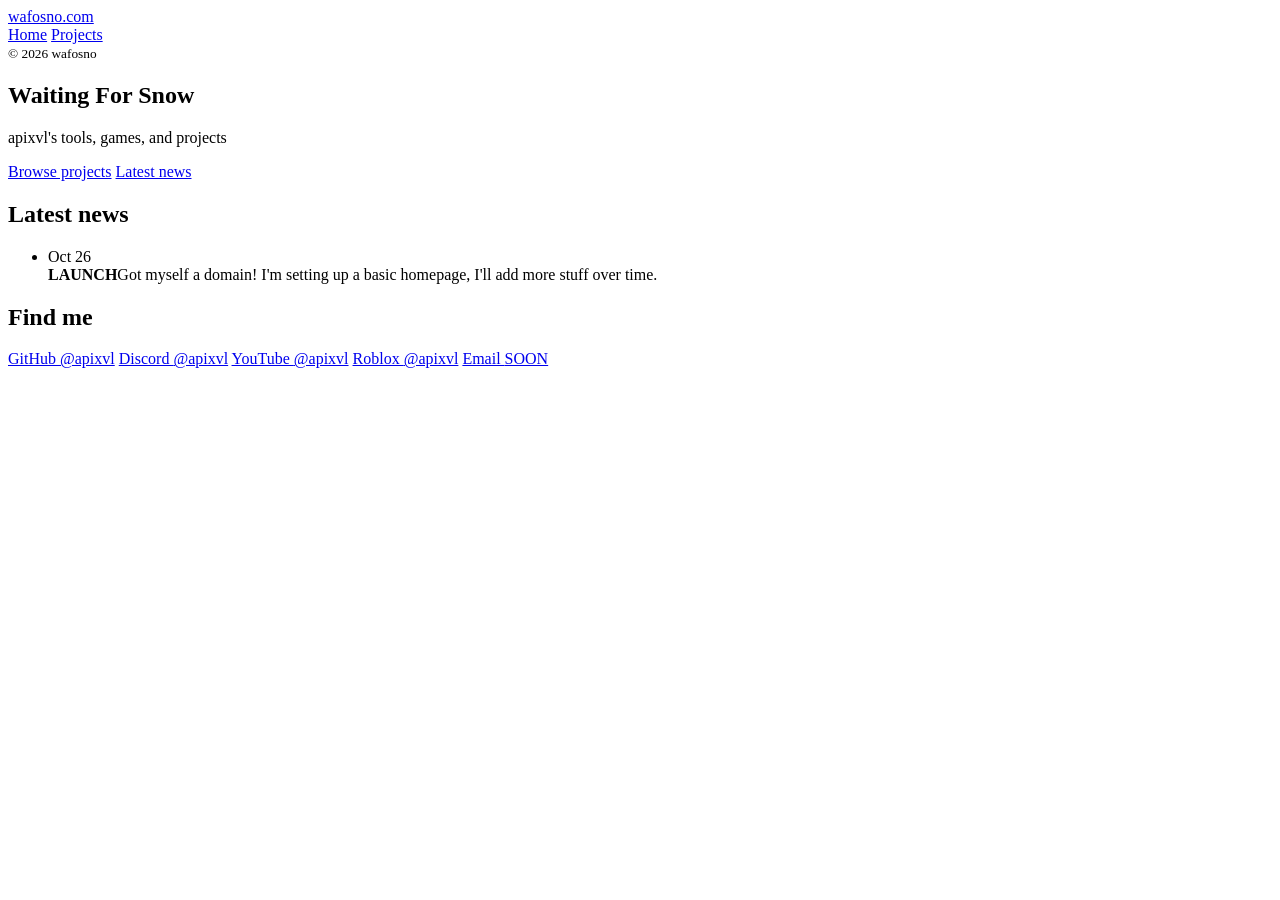
==== index.html @ 4ae20b8b "Create index.html" ====
<!DOCTYPE html>
<html lang="en">
<head>
<meta charset="utf-8">
<meta name="viewport" content="width=device-width, initial-scale=1">
<title>wafosno.com</title>
<meta name="description" content="wafosno">
<link rel="preconnect" href="https://fonts.googleapis.com">
<link rel="preconnect" href="https://fonts.gstatic.com" crossorigin>
<link href="https://fonts.googleapis.com/css2?family=Manrope:wght@500;600;700;800&display=swap" rel="stylesheet">
<link rel="stylesheet" href="style.css">
</head>
<body>
<aside class="side">
  <a class="brand" href="index.html"><i></i>wafosno.com</a>
  <nav class="nav">
    <a href="index.html" aria-current="page">Home</a>
    <a href="projects.html">Projects</a>
  </nav>
  <small>&copy; <span id="yr"></span> wafosno</small>
</aside>

<main>
  <section class="panel hero">
    <h1>Waiting For Snow</h1>
    <!-- EDIT: your tagline -->
    <p>apixvl's tools, games, and projects</p>
    <div class="btns">
      <a class="btn main" href="projects.html">Browse projects</a>
      <a class="btn" href="#news">Latest news</a>
    </div>
  </section>

  <div class="cols">
    <section class="panel" id="news">
      <h2>Latest news</h2>
      <!-- EDIT: add, remove, or reorder items. Newest first. -->
      <ul class="news" id="newsList"></ul>
    </section>

    <section class="panel">
      <h2>Find me</h2>
      <!-- EDIT: replace the # with your real links -->
      <div class="links">
        <a href="#">GitHub <span>@apixvl</span></a>
        <a href="#">Discord <span>@apixvl</span></a>
        <a href="#">YouTube <span>@apixvl</span></a>
        <a href="#">Roblox <span>@apixvl</span></a>
        <a href="mailto:you@wafosno.com">Email <span>SOON</span></a>
      </div>
    </section>
  </div>
</main>

<script>
// EDIT YOUR NEWS HERE. One line per post: [date, title, short description]
const NEWS = [
  ["Oct 26", "LAUNCH", "Got myself a domain! I'm setting up a basic homepage, I'll add more stuff over time."],

];
document.getElementById("newsList").innerHTML = NEWS.map(
  ([d, t, s]) => `<li><time>${d}</time><div><b>${t}</b><span>${s}</span></div></li>`
).join("");
document.getElementById("yr").textContent = new Date().getFullYear();
</script>
</body>
</html>
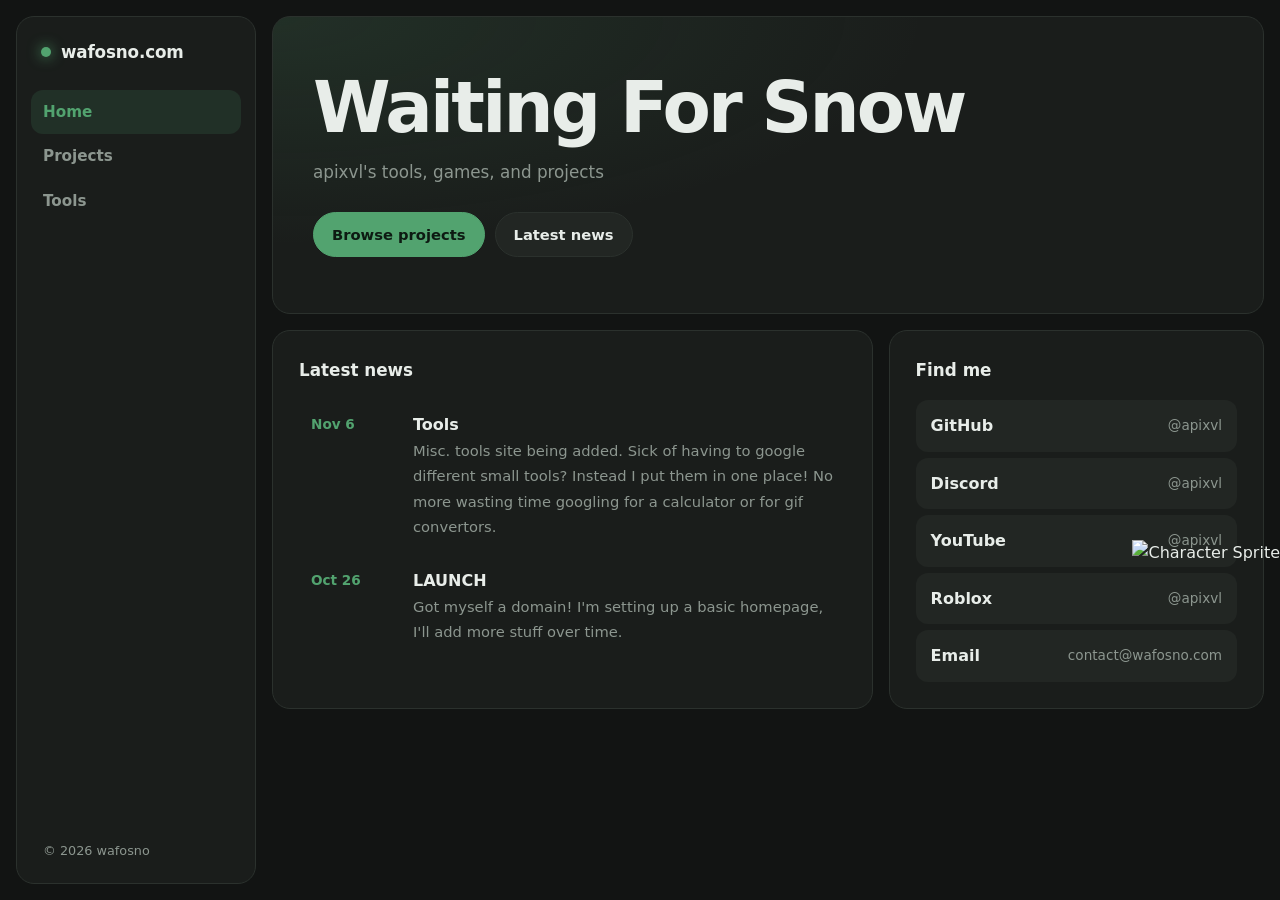
==== commit 2092c2ea: "Merge pull request #1 from 472853/main basically a pull shark at this point" ====
--- a/index.html
+++ b/index.html
@@ -16,14 +16,25 @@
   <nav class="nav">
     <a href="index.html" aria-current="page">Home</a>
     <a href="projects.html">Projects</a>
+    <a href="tools.html">Tools</a>
   </nav>
   <small>&copy; <span id="yr"></span> wafosno</small>
 </aside>
 
 <main>
+    
+    <div class="persona-dialogue-container">
+    <div id="dialogueBox" class="dialogue-box"></div>
+    <img 
+      id="characterSprite"
+      src="" 
+      alt="Character Sprite" 
+      class="character-sprite"
+      onclick="toggleDialogue()"
+    />
+  </div>
   <section class="panel hero">
     <h1>Waiting For Snow</h1>
-    <!-- EDIT: your tagline -->
     <p>apixvl's tools, games, and projects</p>
     <div class="btns">
       <a class="btn main" href="projects.html">Browse projects</a>
@@ -40,21 +51,20 @@
 
     <section class="panel">
       <h2>Find me</h2>
-      <!-- EDIT: replace the # with your real links -->
       <div class="links">
-        <a href="#">GitHub <span>@apixvl</span></a>
+        <a href="https://github.com/apixvl">GitHub <span>@apixvl</span></a>
         <a href="#">Discord <span>@apixvl</span></a>
         <a href="#">YouTube <span>@apixvl</span></a>
         <a href="#">Roblox <span>@apixvl</span></a>
-        <a href="mailto:you@wafosno.com">Email <span>SOON</span></a>
+        <a href="mailto:you@wafosno.com">Email <span>contact@wafosno.com</span></a>
       </div>
     </section>
   </div>
 </main>
 
 <script>
-// EDIT YOUR NEWS HERE. One line per post: [date, title, short description]
 const NEWS = [
+  ["Nov 6", "Tools", "Misc. tools site being added. Sick of having to google different small tools? Instead I put them in one place! No more wasting time googling for a calculator or for gif convertors."],
   ["Oct 26", "LAUNCH", "Got myself a domain! I'm setting up a basic homepage, I'll add more stuff over time."],
 
 ];
@@ -62,6 +72,47 @@
   ([d, t, s]) => `<li><time>${d}</time><div><b>${t}</b><span>${s}</span></div></li>`
 ).join("");
 document.getElementById("yr").textContent = new Date().getFullYear();
+
+// 1. Array of possible dialogue lines
+    const dialogueList = [
+      "I need a saga. What's the saga? It's songs for the deaf. You can't even hear it!",
+      "2 Megabytes?? In THAT!?",
+      "SLOP SLOP SLOP AI SLOP 🤮🤮🤮🤮🤮🤮🤮",
+      "California's this exciting?"
+    ];
+
+    const characterImages = [
+      "image1.png",
+      "image2.jpeg"
+    ];
+
+    // Function to pick a random item from any array
+    function getRandomItem(array) {
+      const randomIndex = Math.floor(Math.random() * array.length);
+      return array[randomIndex];
+    }
+
+    // Function run automatically when the page finishes loading
+    window.addEventListener('DOMContentLoaded', () => {
+      const spriteImg = document.getElementById('characterSprite');
+      // Set the image src to a random character from the array
+      spriteImg.src = getRandomItem(characterImages);
+    });
+
+    // Function triggered on clicking the sprite
+    function toggleDialogue() {
+      const box = document.getElementById('dialogueBox');
+
+      if (box.style.display === 'block') {
+        // If dialogue is currently showing, hide it
+        box.style.display = 'none';
+      } else {
+        // Pick a new random dialogue text and display it
+        box.innerText = getRandomItem(dialogueList);
+        box.style.display = 'block';
+      }
+    }
+
 </script>
 </body>
 </html>
--- a/style.css
+++ b/style.css
@@ -0,0 +1,112 @@
+:root{
+  --bg:#121413; --panel:#1a1d1b; --panel-2:#222623; --line:#2b312d;
+  --text:#e8ede9; --muted:#8c968f; --green:#52a36f; --green-dim:#2c5a3e; --green-glow:rgba(82,163,111,.14);
+  --r:18px;
+}
+*{box-sizing:border-box;margin:0}
+html{color-scheme:dark}
+body{font-family:"Manrope",system-ui,-apple-system,"Segoe UI",sans-serif;background:var(--bg);color:var(--text);line-height:1.6;min-height:100vh;display:grid;grid-template-columns:240px 1fr;gap:16px;padding:16px}
+a{color:inherit;text-decoration:none}
+:focus-visible{outline:2px solid var(--green);outline-offset:2px;border-radius:8px}
+
+/* sidebar */
+.side{position:sticky;top:16px;height:calc(100vh - 32px);background:var(--panel);border:1px solid var(--line);border-radius:var(--r);padding:22px 14px;display:flex;flex-direction:column;gap:6px}
+.brand{display:flex;align-items:center;gap:10px;font-weight:800;font-size:1.05rem;padding:0 10px 18px;letter-spacing:-.01em}
+.brand i{width:10px;height:10px;border-radius:50%;background:var(--green);box-shadow:0 0 14px var(--green)}
+.nav a{display:flex;align-items:center;gap:10px;padding:10px 12px;border-radius:12px;color:var(--muted);font-weight:600;font-size:.95rem;transition:background .2s,color .2s}
+.nav a:hover{background:var(--panel-2);color:var(--text)}
+.nav a[aria-current="page"]{background:var(--green-glow);color:var(--green)}
+.side small{margin-top:auto;color:var(--muted);padding:0 12px;font-size:.8rem}
+
+/* main */
+main{display:flex;flex-direction:column;gap:16px;min-width:0;max-width:1100px}
+.panel{background:var(--panel);border:1px solid var(--line);border-radius:var(--r);padding:26px}
+.panel h2{font-size:1.05rem;font-weight:700;margin-bottom:16px}
+.muted{color:var(--muted)}
+
+.hero{padding:56px 40px;background:radial-gradient(120% 140% at 0% 0%,var(--green-glow),transparent 55%),var(--panel)}
+.hero h1{font-size:clamp(2.4rem,6vw,4.4rem);font-weight:800;letter-spacing:-.04em;line-height:1.02}
+.hero p{margin-top:14px;max-width:46ch;color:var(--muted);font-size:1.05rem}
+.btns{display:flex;gap:10px;margin-top:26px;flex-wrap:wrap}
+.btn{padding:10px 18px;border-radius:999px;font-weight:700;font-size:.92rem;border:1px solid var(--line);background:var(--panel-2);transition:border-color .2s,background .2s}
+.btn:hover{border-color:var(--green-dim)}
+.btn.main{background:var(--green);color:#0d1a12;border-color:var(--green)}
+.btn.main:hover{background:#63b681}
+
+.cols{display:grid;grid-template-columns:1.6fr 1fr;gap:16px}
+.news{list-style:none;padding:0;display:flex;flex-direction:column;gap:4px}
+.news li{display:grid;grid-template-columns:88px 1fr;gap:14px;padding:12px;border-radius:12px}
+.news li:hover{background:var(--panel-2)}
+.news time{color:var(--green);font-weight:700;font-size:.85rem;padding-top:2px}
+.news b{display:block;font-weight:700}
+.news span{color:var(--muted);font-size:.92rem}
+
+
+
+.links{display:flex;flex-direction:column;gap:6px}
+.links a{display:flex;justify-content:space-between;align-items:center;padding:12px 14px;border-radius:12px;background:var(--panel-2);border:1px solid transparent;font-weight:600;transition:border-color .2s}
+.links a:hover{border-color:var(--green-dim)}
+.links a span{color:var(--muted);font-size:.85rem;font-weight:500}
+
+/* projects */
+.search{width:100%;padding:12px 16px;border-radius:999px;border:1px solid var(--line);background:var(--panel-2);color:var(--text);font:inherit}
+.search::placeholder{color:var(--muted)}
+.search:focus{outline:none;border-color:var(--green)}
+.grid{display:grid;grid-template-columns:repeat(auto-fill,minmax(280px,1fr));gap:14px}
+.card{display:flex;flex-direction:column;gap:8px;padding:22px;border-radius:var(--r);background:var(--panel);border:1px solid var(--line);transition:border-color .2s,background .2s}
+.card:hover{border-color:var(--green-dim);background:var(--panel-2)}
+.card h3{font-size:1.05rem;font-weight:700}
+.card p{color:var(--muted);font-size:.93rem;flex:1}
+.tag{align-self:flex-start;font-size:.78rem;font-weight:700;color:var(--green);background:var(--green-glow);padding:3px 10px;border-radius:999px}
+.empty{display:none;color:var(--muted);padding:20px}
+
+@media(max-width:820px){
+  body{grid-template-columns:1fr;padding:12px}
+  .side{position:static;height:auto;flex-direction:row;align-items:center;flex-wrap:wrap;padding:12px}
+  .brand{padding:0 10px 0 6px}.side small{display:none}
+  .nav{display:flex;gap:4px}
+  .cols{grid-template-columns:1fr}
+  .hero{padding:36px 24px}
+}
+@media(prefers-reduced-motion:reduce){*{transition:none!important}}
+.persona-dialogue-container {
+      position: fixed;
+      bottom: 0;
+      right: 0;
+      z-index: 9999;
+      display: flex;
+      flex-direction: column;
+      align-items: flex-end;
+      pointer-events: none;
+    }
+
+    .dialogue-box {
+      pointer-events: auto;
+      background-color: #52A36F;
+      color: #000;
+      font-family: 'Arial Black', sans-serif;
+      padding: 12px 18px;
+      border-radius: 8px;
+      border: 3px solid #000;
+      box-shadow: 4px 4px 0px #000;
+      margin-right: 20px;
+      margin-bottom: 10px;
+      max-width: 250px;
+      display: none;
+      transform: skew(-5deg);
+    }
+
+    .character-sprite {
+      pointer-events: auto;
+      display: block;
+      height: 40vh;
+      max-height: 400px;
+      min-height: 200px;
+      width: auto;
+      cursor: pointer;
+      user-select: none;
+    }
+
+
+
+
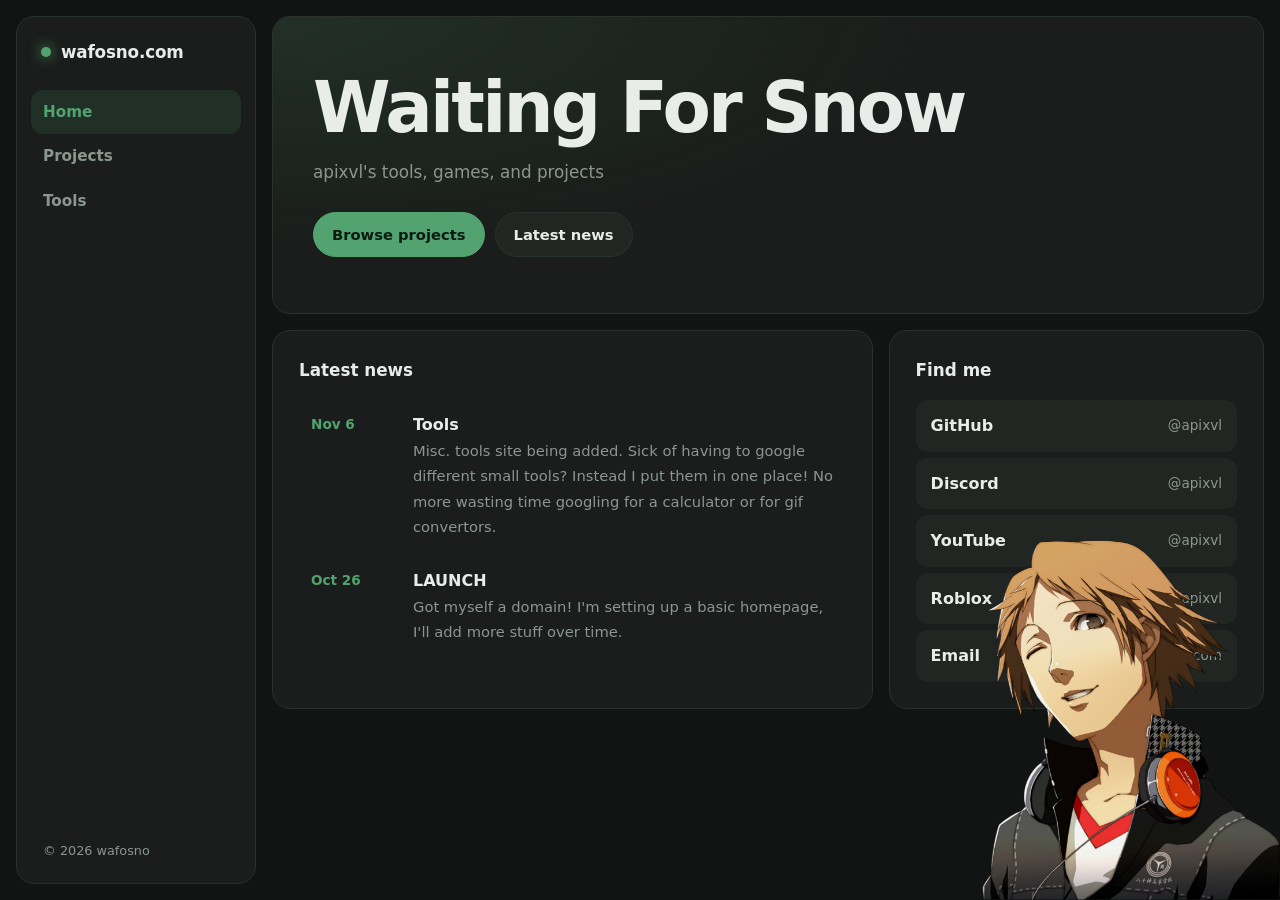
==== commit d20b46c8: "Update index.html" ====
--- a/index.html
+++ b/index.html
@@ -78,12 +78,12 @@
       "I need a saga. What's the saga? It's songs for the deaf. You can't even hear it!",
       "2 Megabytes?? In THAT!?",
       "SLOP SLOP SLOP AI SLOP 🤮🤮🤮🤮🤮🤮🤮",
-      "California's this exciting?"
+      "California's this exciting?",
+      "Eating fettuccine at the mini mall"
     ];
 
     const characterImages = [
-      "image1.png",
-      "image2.jpeg"
+      "files/image1.png"
     ];
 
     // Function to pick a random item from any array
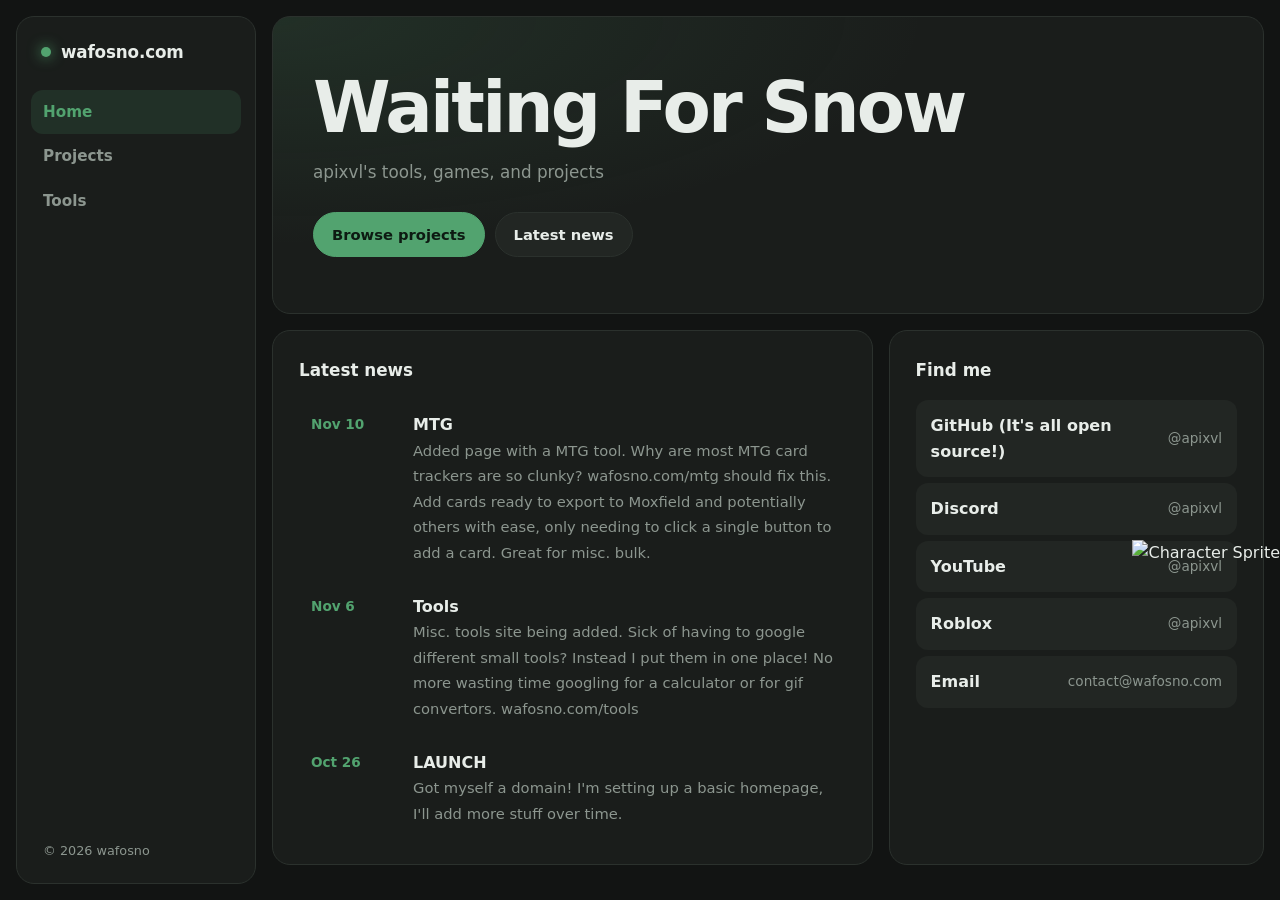
==== commit 749c1308: "updated socials and news" ====
--- a/index.html
+++ b/index.html
@@ -52,11 +52,11 @@
     <section class="panel">
       <h2>Find me</h2>
       <div class="links">
-        <a href="https://github.com/apixvl">GitHub <span>@apixvl</span></a>
+        <a href="https://github.com/apixvl">GitHub (It's all open source!)<span>@apixvl</span></a>
         <a href="#">Discord <span>@apixvl</span></a>
-        <a href="#">YouTube <span>@apixvl</span></a>
-        <a href="#">Roblox <span>@apixvl</span></a>
-        <a href="mailto:you@wafosno.com">Email <span>contact@wafosno.com</span></a>
+        <a href="https://www.youtube.com/@apixvl">YouTube <span>@apixvl</span></a>
+        <a href="https://www.roblox.com/users/1089253171">Roblox <span>@apixvl</span></a>
+        <a href="#">Email <span>contact@wafosno.com</span></a>
       </div>
     </section>
   </div>
@@ -64,7 +64,8 @@
 
 <script>
 const NEWS = [
-  ["Nov 6", "Tools", "Misc. tools site being added. Sick of having to google different small tools? Instead I put them in one place! No more wasting time googling for a calculator or for gif convertors."],
+  ["Nov 10", "MTG", "Added page with a MTG tool. Why are most MTG card trackers are so clunky? wafosno.com/mtg should fix this. Add cards ready to export to Moxfield and potentially others with ease, only needing to click a single button to add a card. Great for misc. bulk."],
+  ["Nov 6", "Tools", "Misc. tools site being added. Sick of having to google different small tools? Instead I put them in one place! No more wasting time googling for a calculator or for gif convertors. wafosno.com/tools"],
   ["Oct 26", "LAUNCH", "Got myself a domain! I'm setting up a basic homepage, I'll add more stuff over time."],
 
 ];
@@ -79,11 +80,13 @@
       "2 Megabytes?? In THAT!?",
       "SLOP SLOP SLOP AI SLOP 🤮🤮🤮🤮🤮🤮🤮",
       "California's this exciting?",
-      "Eating fettuccine at the mini mall"
+      "Eating fettuccine at the mini mall",
+      "WAFOSNO! IT'S FREE!"
     ];
 
     const characterImages = [
-      "files/image1.png"
+      "files/image1.png",
+      "files/ralsei.gif"
     ];
 
     // Function to pick a random item from any array
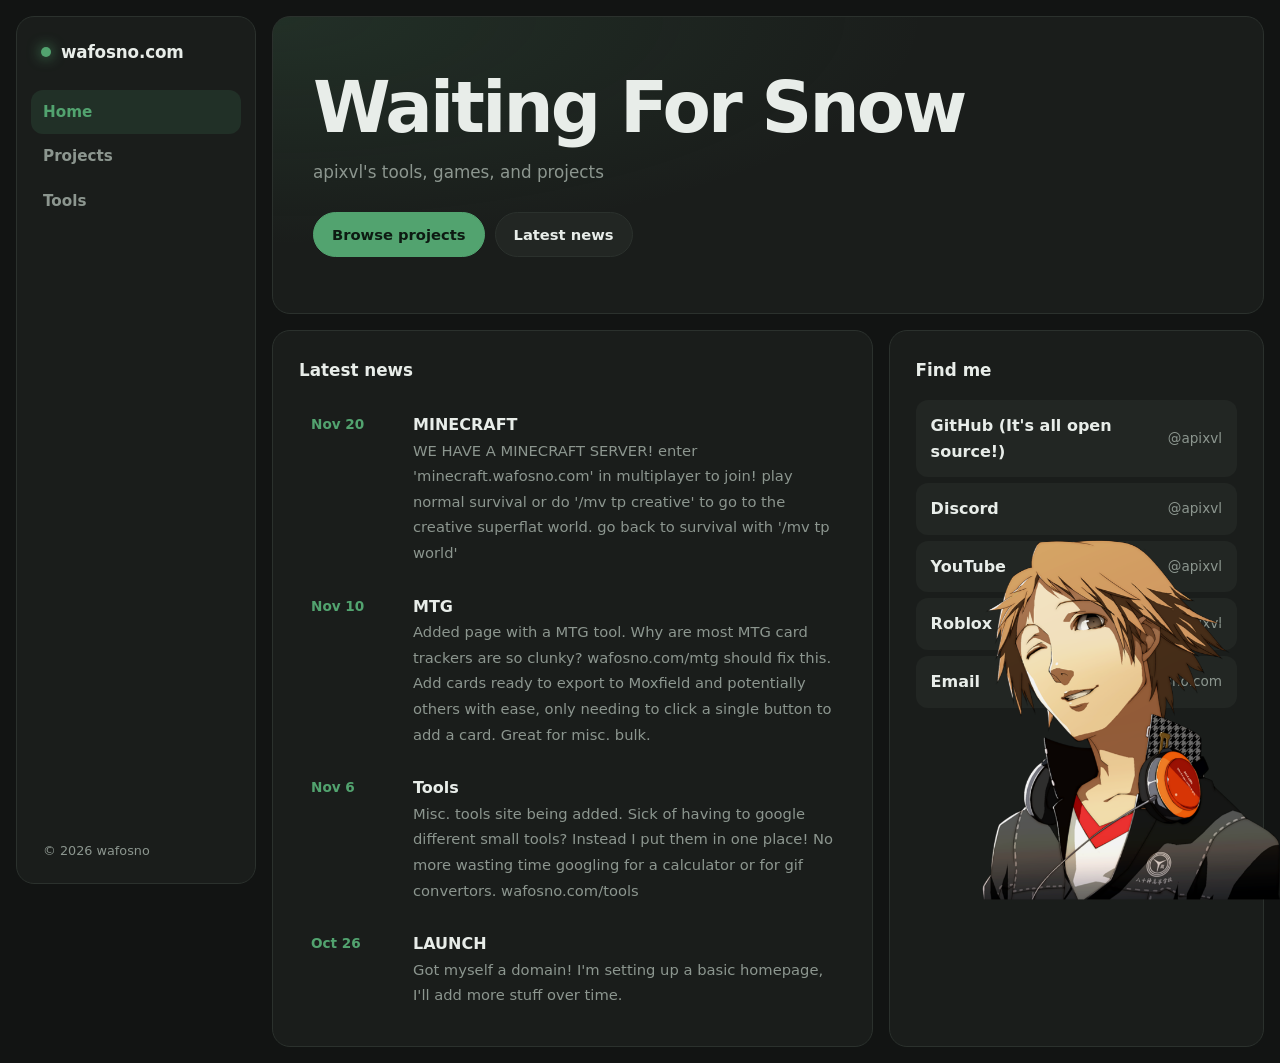
==== commit 5a246258: "discord link + minecraft notif" ====
--- a/index.html
+++ b/index.html
@@ -53,7 +53,7 @@
       <h2>Find me</h2>
       <div class="links">
         <a href="https://github.com/apixvl">GitHub (It's all open source!)<span>@apixvl</span></a>
-        <a href="#">Discord <span>@apixvl</span></a>
+        <a href="https://discord.gg/8tbf889AQH">Discord <span>@apixvl</span></a>
         <a href="https://www.youtube.com/@apixvl">YouTube <span>@apixvl</span></a>
         <a href="https://www.roblox.com/users/1089253171">Roblox <span>@apixvl</span></a>
         <a href="#">Email <span>contact@wafosno.com</span></a>
@@ -64,6 +64,7 @@
 
 <script>
 const NEWS = [
+  ["Nov 20", "MINECRAFT", "WE HAVE A MINECRAFT SERVER! enter 'minecraft.wafosno.com' in multiplayer to join! play normal survival or do '/mv tp creative' to go to the creative superflat world. go back to survival with '/mv tp world'"],
   ["Nov 10", "MTG", "Added page with a MTG tool. Why are most MTG card trackers are so clunky? wafosno.com/mtg should fix this. Add cards ready to export to Moxfield and potentially others with ease, only needing to click a single button to add a card. Great for misc. bulk."],
   ["Nov 6", "Tools", "Misc. tools site being added. Sick of having to google different small tools? Instead I put them in one place! No more wasting time googling for a calculator or for gif convertors. wafosno.com/tools"],
   ["Oct 26", "LAUNCH", "Got myself a domain! I'm setting up a basic homepage, I'll add more stuff over time."],
